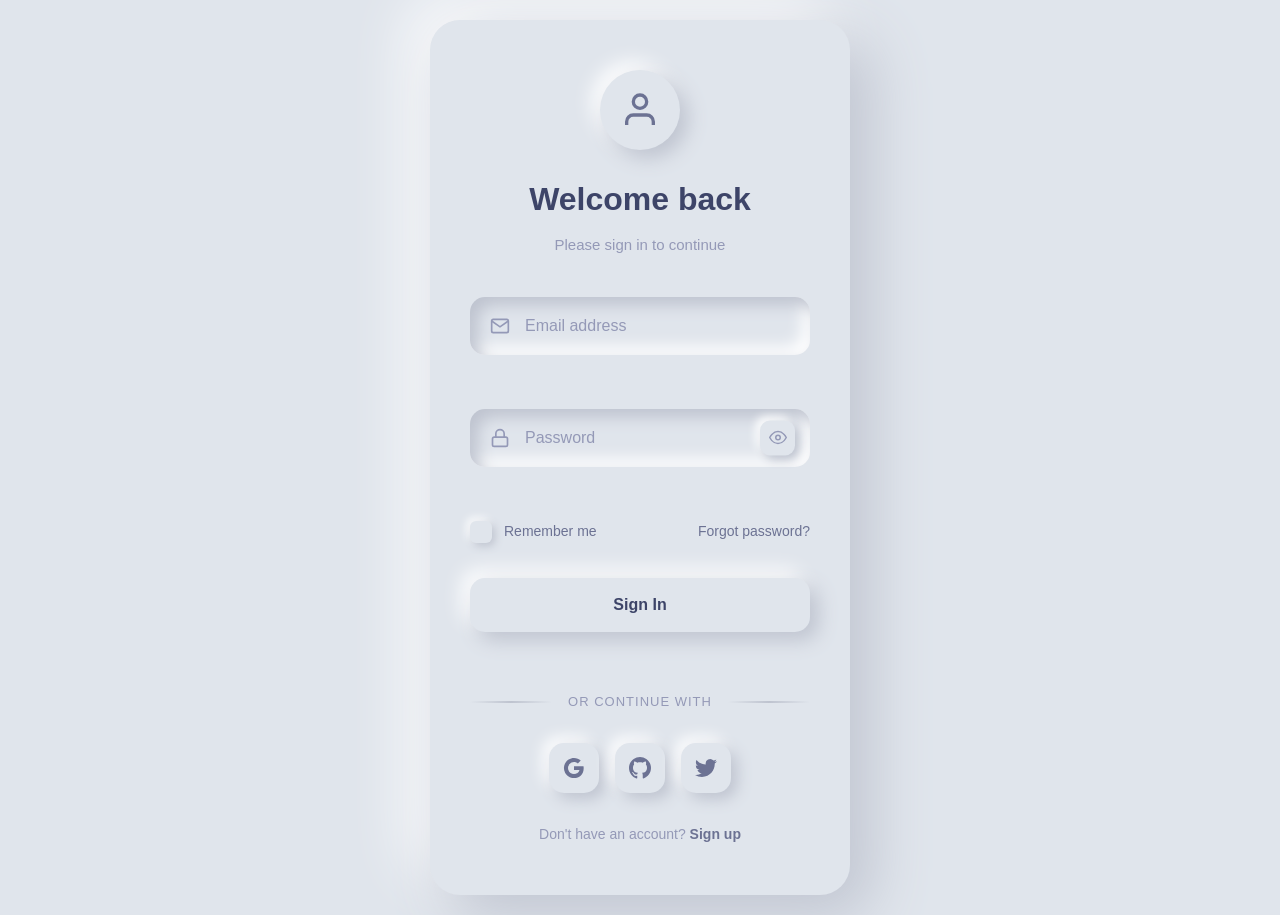
==== login/index.html @ 54255ce4 "Add files via upload" ====
<!DOCTYPE html>
<html lang="en">
<head>
    <meta charset="UTF-8">
    <meta name="viewport" content="width=device-width, initial-scale=1.0">
    <title>Neumorphism Login Form</title>
    <meta name="description" content="Soft-UI login form with realistic dual shadows and ambient mouse-tracked lighting.">
    <meta name="author" content="Aigars Silkalns / Colorlib">
    <link rel="canonical" href="https://puikinsh.github.io/login-forms/forms/neumorphism/">
    <link rel="icon" type="image/svg+xml" href="data:image/svg+xml,<svg xmlns='http://www.w3.org/2000/svg' viewBox='0 0 100 100'><circle cx='50' cy='50' r='48' fill='%236366f1'/><text x='50' y='68' font-size='60' text-anchor='middle' fill='white' font-family='system-ui,sans-serif'>L</text></svg>">
    <meta property="og:type" content="website">
    <meta property="og:title" content="Neumorphism Login Form">
    <meta property="og:description" content="Soft-UI login form with realistic dual shadows and ambient mouse-tracked lighting.">
    <meta property="og:url" content="https://puikinsh.github.io/login-forms/forms/neumorphism/">
    <meta property="og:image" content="https://puikinsh.github.io/login-forms/assets/screenshots/neumorphism.png">
    <meta name="twitter:card" content="summary_large_image">
    <meta name="twitter:title" content="Neumorphism Login Form">
    <meta name="twitter:description" content="Soft-UI login form with realistic dual shadows and ambient mouse-tracked lighting.">
    <meta name="twitter:image" content="https://puikinsh.github.io/login-forms/assets/screenshots/neumorphism.png">
    <link rel="stylesheet" href="style.css">
</head>
<body>
    <div class="login-container">
        <div class="login-card">
            <div class="login-header">
                <div class="neu-icon">
                    <div class="icon-inner">
                        <svg viewBox="0 0 24 24" fill="none" stroke="currentColor" stroke-width="2">
                            <path d="M20 21v-2a4 4 0 0 0-4-4H8a4 4 0 0 0-4 4v2"/>
                            <circle cx="12" cy="7" r="4"/>
                        </svg>
                    </div>
                </div>
                <h2>Welcome back</h2>
                <p>Please sign in to continue</p>
            </div>
            
            <form class="login-form" id="loginForm" novalidate>
                <div class="form-group">
                    <div class="input-group neu-input">
                        <input type="email" id="email" name="email" required autocomplete="email" placeholder=" ">
                        <label for="email">Email address</label>
                        <div class="input-icon">
                            <svg viewBox="0 0 24 24" fill="none" stroke="currentColor" stroke-width="2">
                                <path d="M4 4h16c1.1 0 2 .9 2 2v12c0 1.1-.9 2-2 2H4c-1.1 0-2-.9-2-2V6c0-1.1.9-2 2-2z"/>
                                <polyline points="22,6 12,13 2,6"/>
                            </svg>
                        </div>
                    </div>
                    <span class="error-message" id="emailError"></span>
                </div>

                <div class="form-group">
                    <div class="input-group neu-input password-group">
                        <input type="password" id="password" name="password" required autocomplete="current-password" placeholder=" ">
                        <label for="password">Password</label>
                        <div class="input-icon">
                            <svg viewBox="0 0 24 24" fill="none" stroke="currentColor" stroke-width="2">
                                <rect x="3" y="11" width="18" height="11" rx="2" ry="2"/>
                                <path d="M7 11V7a5 5 0 0110 0v4"/>
                            </svg>
                        </div>
                        <button type="button" class="password-toggle neu-toggle" id="passwordToggle" aria-label="Toggle password visibility">
                            <svg class="eye-open" viewBox="0 0 24 24" fill="none" stroke="currentColor" stroke-width="2">
                                <path d="M1 12s4-8 11-8 11 8 11 8-4 8-11 8-11-8-11-8z"/>
                                <circle cx="12" cy="12" r="3"/>
                            </svg>
                            <svg class="eye-closed" viewBox="0 0 24 24" fill="none" stroke="currentColor" stroke-width="2">
                                <path d="M17.94 17.94A10.07 10.07 0 0 1 12 20c-7 0-11-8-11-8a18.45 18.45 0 0 1 5.06-5.94M9.9 4.24A9.12 9.12 0 0 1 12 4c7 0 11 8 11 8a18.5 18.5 0 0 1-2.16 3.19m-6.72-1.07a3 3 0 1 1-4.24-4.24"/>
                                <line x1="1" y1="1" x2="23" y2="23"/>
                            </svg>
                        </button>
                    </div>
                    <span class="error-message" id="passwordError"></span>
                </div>

                <div class="form-options">
                    <div class="remember-wrapper">
                        <input type="checkbox" id="remember" name="remember">
                        <label for="remember" class="checkbox-label">
                            <div class="neu-checkbox">
                                <svg viewBox="0 0 24 24" fill="none" stroke="currentColor" stroke-width="3">
                                    <polyline points="20 6 9 17 4 12"/>
                                </svg>
                            </div>
                            Remember me
                        </label>
                    </div>
                    <a href="#" class="forgot-link">Forgot password?</a>
                </div>

                <button type="submit" class="neu-button login-btn">
                    <span class="btn-text">Sign In</span>
                    <div class="btn-loader">
                        <div class="neu-spinner"></div>
                    </div>
                </button>
            </form>

            <div class="divider">
                <div class="divider-line"></div>
                <span>or continue with</span>
                <div class="divider-line"></div>
            </div>

            <div class="social-login">
                <button type="button" class="social-btn neu-social">
                    <svg viewBox="0 0 24 24" fill="currentColor">
                        <path d="M22.56 12.25c0-.78-.07-1.53-.2-2.25H12v4.26h5.92c-.26 1.37-1.04 2.53-2.21 3.31v2.77h3.57c2.08-1.92 3.28-4.74 3.28-8.09z"/>
                        <path d="M12 23c2.97 0 5.46-.98 7.28-2.66l-3.57-2.77c-.98.66-2.23 1.06-3.71 1.06-2.86 0-5.29-1.93-6.16-4.53H2.18v2.84C3.99 20.53 7.7 23 12 23z"/>
                        <path d="M5.84 14.09c-.22-.66-.35-1.36-.35-2.09s.13-1.43.35-2.09V7.07H2.18C1.43 8.55 1 10.22 1 12s.43 3.45 1.18 4.93l2.85-2.22.81-.62z"/>
                        <path d="M12 5.38c1.62 0 3.06.56 4.21 1.64l3.15-3.15C17.45 2.09 14.97 1 12 1 7.7 1 3.99 3.47 2.18 7.07l3.66 2.84c.87-2.6 3.3-4.53 6.16-4.53z"/>
                    </svg>
                </button>
                <button type="button" class="social-btn neu-social">
                    <svg viewBox="0 0 24 24" fill="currentColor">
                        <path d="M12 0c-6.626 0-12 5.373-12 12 0 5.302 3.438 9.8 8.207 11.387.599.111.793-.261.793-.577v-2.234c-3.338.726-4.033-1.416-4.033-1.416-.546-1.387-1.333-1.756-1.333-1.756-1.089-.745.083-.729.083-.729 1.205.084 1.839 1.237 1.839 1.237 1.07 1.834 2.807 1.304 3.492.997.107-.775.418-1.305.762-1.604-2.665-.305-5.467-1.334-5.467-5.931 0-1.311.469-2.381 1.236-3.221-.124-.303-.535-1.524.117-3.176 0 0 1.008-.322 3.301 1.23.957-.266 1.983-.399 3.003-.404 1.02.005 2.047.138 3.006.404 2.291-1.552 3.297-1.23 3.297-1.23.653 1.653.242 2.874.118 3.176.77.84 1.235 1.911 1.235 3.221 0 4.609-2.807 5.624-5.479 5.921.43.372.823 1.102.823 2.222v3.293c0 .319.192.694.801.576 4.765-1.589 8.199-6.086 8.199-11.386 0-6.627-5.373-12-12-12z"/>
                    </svg>
                </button>
                <button type="button" class="social-btn neu-social">
                    <svg viewBox="0 0 24 24" fill="currentColor">
                        <path d="M23.953 4.57a10 10 0 01-2.825.775 4.958 4.958 0 002.163-2.723c-.951.555-2.005.959-3.127 1.184a4.92 4.92 0 00-8.384 4.482C7.69 8.095 4.067 6.13 1.64 3.162a4.822 4.822 0 00-.666 2.475c0 1.71.87 3.213 2.188 4.096a4.904 4.904 0 01-2.228-.616v.06a4.923 4.923 0 003.946 4.827 4.996 4.996 0 01-2.212.085 4.936 4.936 0 004.604 3.417 9.867 9.867 0 01-6.102 2.105c-.39 0-.779-.023-1.17-.067a13.995 13.995 0 007.557 2.209c9.053 0 13.998-7.496 13.998-13.985 0-.21 0-.42-.015-.63A9.935 9.935 0 0024 4.59z"/>
                    </svg>
                </button>
            </div>

            <div class="signup-link">
                <p>Don't have an account? <a href="#">Sign up</a></p>
            </div>

            <div class="success-message" id="successMessage">
                <div class="success-icon neu-icon">
                    <svg viewBox="0 0 24 24" fill="none" stroke="currentColor" stroke-width="3">
                        <polyline points="20 6 9 17 4 12"/>
                    </svg>
                </div>
                <h3>Success!</h3>
                <p>Redirecting to your dashboard...</p>
            </div>
        </div>
    </div>

    <script src="../../shared/js/form-utils.js"></script>
    <script src="script.js"></script>
</body>
</html>
---- login/style.css ----
/* Neumorphism Login Form - Complete & Self-Contained */

* {
    margin: 0;
    padding: 0;
    box-sizing: border-box;
}

body {
    font-family: -apple-system, BlinkMacSystemFont, 'Segoe UI', Roboto, sans-serif;
    background: #e0e5ec;
    min-height: 100vh;
    display: flex;
    align-items: center;
    justify-content: center;
    padding: 20px;
    line-height: 1.6;
}

.login-container {
    width: 100%;
    max-width: 420px;
}

.login-card {
    background: #e0e5ec;
    border-radius: 30px;
    padding: 50px 40px;
    box-shadow: 
        20px 20px 60px #bec3cf,
        -20px -20px 60px #ffffff;
    position: relative;
    transition: all 0.3s ease;
}

.login-card:hover {
    transform: translateY(-5px);
}

.login-header {
    text-align: center;
    margin-bottom: 40px;
}

.neu-icon {
    width: 80px;
    height: 80px;
    margin: 0 auto 24px;
    background: #e0e5ec;
    border-radius: 50%;
    display: flex;
    align-items: center;
    justify-content: center;
    box-shadow: 
        8px 8px 20px #bec3cf,
        -8px -8px 20px #ffffff,
        inset 0 0 0 #bec3cf,
        inset 0 0 0 #ffffff;
    transition: all 0.3s ease;
}

.neu-icon:hover {
    box-shadow: 
        4px 4px 10px #bec3cf,
        -4px -4px 10px #ffffff,
        inset 4px 4px 10px #bec3cf,
        inset -4px -4px 10px #ffffff;
}

.icon-inner {
    width: 40px;
    height: 40px;
    display: flex;
    align-items: center;
    justify-content: center;
    color: #6c7293;
}

.icon-inner svg {
    width: 100%;
    height: 100%;
}

.login-header h2 {
    color: #3d4468;
    font-size: 2rem;
    font-weight: 600;
    margin-bottom: 8px;
}

.login-header p {
    color: #9499b7;
    font-size: 15px;
    font-weight: 400;
}

/* Neumorphic Input Styles */
.form-group {
    margin-bottom: 28px;
    position: relative;
}

.neu-input {
    position: relative;
    background: #e0e5ec;
    border-radius: 15px;
    box-shadow: 
        inset 8px 8px 16px #bec3cf,
        inset -8px -8px 16px #ffffff;
    transition: all 0.3s ease;
}

.neu-input:focus-within {
    box-shadow: 
        inset 4px 4px 8px #bec3cf,
        inset -4px -4px 8px #ffffff;
}

.neu-input input {
    width: 100%;
    background: transparent;
    border: none;
    padding: 20px 24px;
    padding-left: 55px;
    color: #3d4468;
    font-size: 16px;
    font-weight: 500;
    outline: none;
    transition: all 0.3s ease;
}

.neu-input input::placeholder {
    color: transparent;
}

.neu-input label {
    position: absolute;
    left: 55px;
    top: 50%;
    transform: translateY(-50%);
    color: #9499b7;
    font-size: 16px;
    font-weight: 400;
    pointer-events: none;
    transition: all 0.3s ease;
}

.neu-input input:focus + label,
.neu-input input:not(:placeholder-shown) + label {
    top: 8px;
    font-size: 12px;
    color: #6c7293;
    transform: translateY(0);
}

.input-icon {
    position: absolute;
    left: 20px;
    top: 50%;
    transform: translateY(-50%);
    width: 20px;
    height: 20px;
    color: #9499b7;
    transition: all 0.3s ease;
}

.input-icon svg {
    width: 100%;
    height: 100%;
}

.neu-input:focus-within .input-icon {
    color: #6c7293;
}

/* Password Toggle */
.password-group {
    padding-right: 50px;
}

.neu-toggle {
    position: absolute;
    right: 15px;
    top: 50%;
    transform: translateY(-50%);
    background: #e0e5ec;
    border: none;
    width: 35px;
    height: 35px;
    border-radius: 10px;
    cursor: pointer;
    display: flex;
    align-items: center;
    justify-content: center;
    color: #9499b7;
    box-shadow: 
        4px 4px 10px #bec3cf,
        -4px -4px 10px #ffffff;
    transition: all 0.3s ease;
}

.neu-toggle:hover {
    color: #6c7293;
}

.neu-toggle:active {
    box-shadow: 
        inset 2px 2px 5px #bec3cf,
        inset -2px -2px 5px #ffffff;
}

.neu-toggle svg {
    width: 18px;
    height: 18px;
}

.eye-closed {
    display: none;
}

.neu-toggle.show-password .eye-open {
    display: none;
}

.neu-toggle.show-password .eye-closed {
    display: block;
}

/* Form Options */
.form-options {
    display: flex;
    justify-content: space-between;
    align-items: center;
    margin-bottom: 35px;
    flex-wrap: wrap;
    gap: 16px;
}

.remember-wrapper {
    display: flex;
    align-items: center;
    cursor: pointer;
}

.remember-wrapper input[type="checkbox"] {
    display: none;
}

.checkbox-label {
    display: flex;
    align-items: center;
    gap: 12px;
    cursor: pointer;
    user-select: none;
    color: #6c7293;
    font-size: 14px;
    font-weight: 500;
}

.neu-checkbox {
    width: 22px;
    height: 22px;
    background: #e0e5ec;
    border-radius: 6px;
    display: flex;
    align-items: center;
    justify-content: center;
    box-shadow: 
        3px 3px 8px #bec3cf,
        -3px -3px 8px #ffffff;
    transition: all 0.3s ease;
    position: relative;
    overflow: hidden;
}

.remember-wrapper input[type="checkbox"]:checked + .checkbox-label .neu-checkbox {
    box-shadow: 
        inset 2px 2px 5px #bec3cf,
        inset -2px -2px 5px #ffffff;
}

.neu-checkbox svg {
    width: 14px;
    height: 14px;
    color: #00c896;
    opacity: 0;
    transform: scale(0);
    transition: all 0.3s ease;
}

.remember-wrapper input[type="checkbox"]:checked + .checkbox-label .neu-checkbox svg {
    opacity: 1;
    transform: scale(1);
}

.forgot-link {
    color: #6c7293;
    text-decoration: none;
    font-size: 14px;
    font-weight: 500;
    transition: color 0.3s ease;
}

.forgot-link:hover {
    color: #3d4468;
}

/* Neumorphic Button */
.neu-button {
    width: 100%;
    background: #e0e5ec;
    border: none;
    border-radius: 15px;
    padding: 18px 32px;
    color: #3d4468;
    font-size: 16px;
    font-weight: 600;
    cursor: pointer;
    position: relative;
    margin-bottom: 30px;
    box-shadow: 
        8px 8px 20px #bec3cf,
        -8px -8px 20px #ffffff;
    transition: all 0.3s ease;
    overflow: hidden;
}

.neu-button::before {
    content: '';
    position: absolute;
    top: 0;
    left: -100%;
    width: 100%;
    height: 100%;
    background: linear-gradient(90deg, transparent, rgba(255, 255, 255, 0.3), transparent);
    transition: left 0.5s ease;
}

.neu-button:hover {
    transform: translateY(-2px);
    box-shadow: 
        12px 12px 30px #bec3cf,
        -12px -12px 30px #ffffff;
}

.neu-button:hover::before {
    left: 100%;
}

.neu-button:active {
    transform: translateY(0);
    box-shadow: 
        inset 4px 4px 10px #bec3cf,
        inset -4px -4px 10px #ffffff;
}

.btn-text {
    position: relative;
    z-index: 1;
    transition: opacity 0.3s ease;
}

.btn-loader {
    position: absolute;
    top: 50%;
    left: 50%;
    transform: translate(-50%, -50%);
    opacity: 0;
    transition: opacity 0.3s ease;
}

.neu-spinner {
    width: 20px;
    height: 20px;
    border: 3px solid #bec3cf;
    border-top: 3px solid #6c7293;
    border-radius: 50%;
    animation: spin 1s linear infinite;
}

@keyframes spin {
    0% { transform: rotate(0deg); }
    100% { transform: rotate(360deg); }
}

.neu-button.loading .btn-text {
    opacity: 0;
}

.neu-button.loading .btn-loader {
    opacity: 1;
}

/* Divider */
.divider {
    display: flex;
    align-items: center;
    margin: 30px 0;
    gap: 16px;
}

.divider-line {
    flex: 1;
    height: 2px;
    background: linear-gradient(90deg, transparent, #bec3cf, transparent);
}

.divider span {
    color: #9499b7;
    font-size: 13px;
    font-weight: 500;
    text-transform: uppercase;
    letter-spacing: 1px;
}

/* Social Login */
.social-login {
    display: flex;
    justify-content: center;
    gap: 16px;
    margin-bottom: 30px;
}

.neu-social {
    width: 50px;
    height: 50px;
    background: #e0e5ec;
    border: none;
    border-radius: 15px;
    cursor: pointer;
    display: flex;
    align-items: center;
    justify-content: center;
    color: #6c7293;
    box-shadow: 
        6px 6px 15px #bec3cf,
        -6px -6px 15px #ffffff;
    transition: all 0.3s ease;
}

.neu-social:hover {
    transform: translateY(-2px);
    box-shadow: 
        8px 8px 20px #bec3cf,
        -8px -8px 20px #ffffff;
}

.neu-social:active {
    transform: translateY(0);
    box-shadow: 
        inset 3px 3px 8px #bec3cf,
        inset -3px -3px 8px #ffffff;
}

.neu-social svg {
    width: 22px;
    height: 22px;
}

/* Signup Link */
.signup-link {
    text-align: center;
}

.signup-link p {
    color: #9499b7;
    font-size: 14px;
}

.signup-link a {
    color: #6c7293;
    text-decoration: none;
    font-weight: 600;
    transition: color 0.3s ease;
}

.signup-link a:hover {
    color: #3d4468;
}

/* Error States */
.error-message {
    color: #ff3b5c;
    font-size: 12px;
    font-weight: 500;
    margin-top: 8px;
    margin-left: 20px;
    opacity: 0;
    transform: translateY(-10px);
    transition: all 0.3s ease;
}

.error-message.show {
    opacity: 1;
    transform: translateY(0);
}

.form-group.error .neu-input {
    box-shadow: 
        inset 8px 8px 16px #ffb8c4,
        inset -8px -8px 16px #ffffff,
        0 0 0 2px #ff3b5c;
}

/* Success Message */
.success-message {
    display: none;
    text-align: center;
    padding: 40px 20px;
    opacity: 0;
    transform: translateY(20px);
    transition: all 0.5s ease;
}

.success-message.show {
    display: block;
    opacity: 1;
    transform: translateY(0);
}

.success-message .neu-icon {
    background: #e0e5ec;
    color: #00c896;
    margin-bottom: 20px;
}

.success-message h3 {
    color: #3d4468;
    font-size: 1.5rem;
    margin-bottom: 8px;
}

.success-message p {
    color: #9499b7;
    font-size: 14px;
}

/* Mobile Responsive */
@media (max-width: 480px) {
    body {
        padding: 16px;
    }
    
    .login-card {
        padding: 35px 25px;
        border-radius: 20px;
    }
    
    .login-header h2 {
        font-size: 1.75rem;
    }
    
    .neu-input input {
        padding: 18px 20px;
        padding-left: 50px;
    }
    
    .neu-input label {
        left: 50px;
    }
    
    .form-options {
        flex-direction: column;
        align-items: flex-start;
        gap: 16px;
    }
}
/* === Accessibility: keyboard focus indicators === */
/* Restores visible focus rings for keyboard users without affecting mouse interaction. */
:focus-visible {
    outline: 2px solid currentColor;
    outline-offset: 2px;
    border-radius: 4px;
}

/* Reduced motion: respect user preference. Animations defined per form will tone down. */
@media (prefers-reduced-motion: reduce) {
    *, *::before, *::after {
        animation-duration: 0.01ms !important;
        animation-iteration-count: 1 !important;
        transition-duration: 0.01ms !important;
        scroll-behavior: auto !important;
    }
}
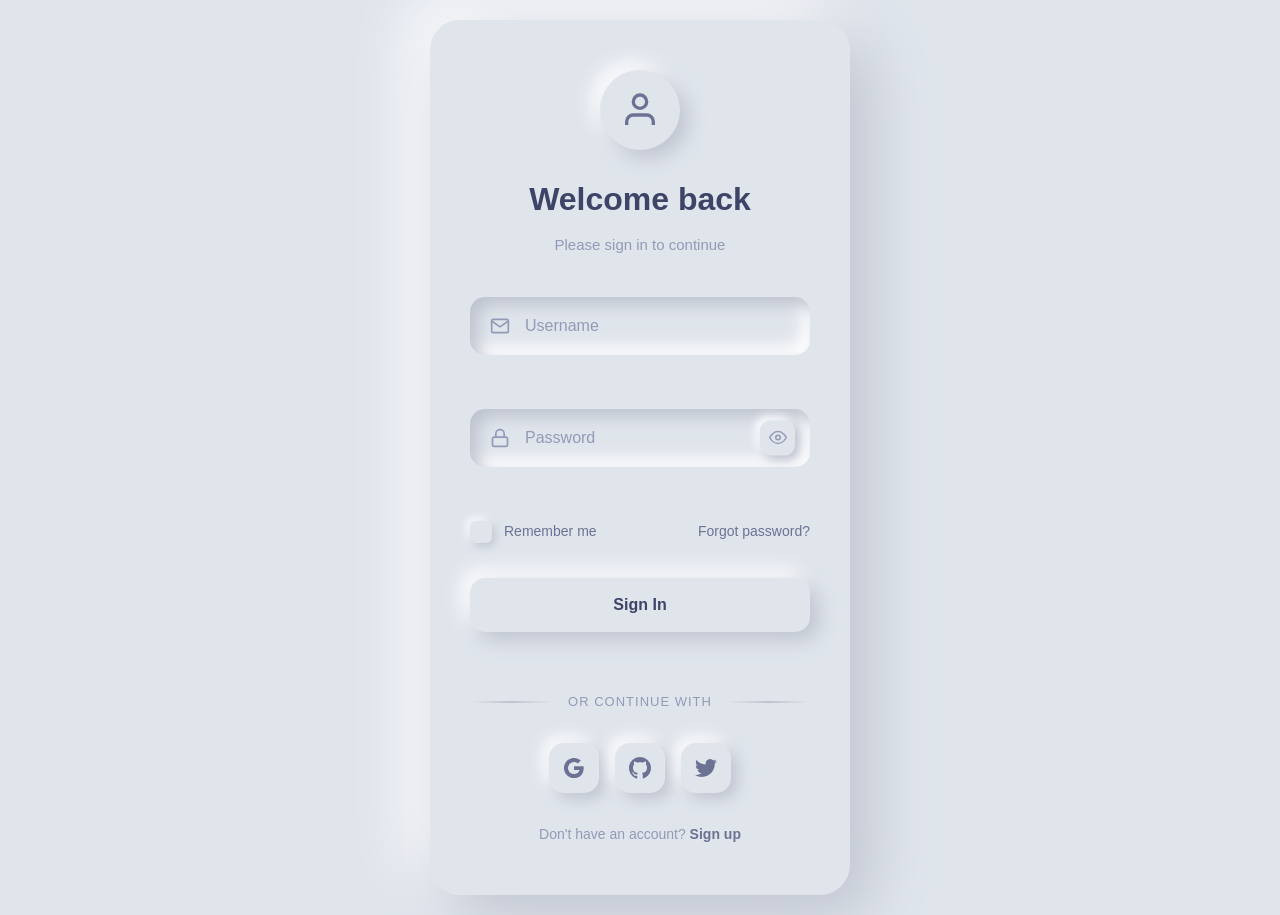
==== commit d8a6d483: "Update index.html" ====
--- a/login/index.html
+++ b/login/index.html
@@ -38,8 +38,8 @@
             <form class="login-form" id="loginForm" novalidate>
                 <div class="form-group">
                     <div class="input-group neu-input">
-                        <input type="email" id="email" name="email" required autocomplete="email" placeholder=" ">
-                        <label for="email">Email address</label>
+                        <input type="username" id="username" name="username" required autocomplete="username" placeholder=" ">
+                        <label for="username">Username</label>
                         <div class="input-icon">
                             <svg viewBox="0 0 24 24" fill="none" stroke="currentColor" stroke-width="2">
                                 <path d="M4 4h16c1.1 0 2 .9 2 2v12c0 1.1-.9 2-2 2H4c-1.1 0-2-.9-2-2V6c0-1.1.9-2 2-2z"/>
@@ -139,8 +139,6 @@
             </div>
         </div>
     </div>
-
-    <script src="../../shared/js/form-utils.js"></script>
-    <script src="script.js"></script>
+<script src="js/login.js"></script>
 </body>
-</html>+</html>
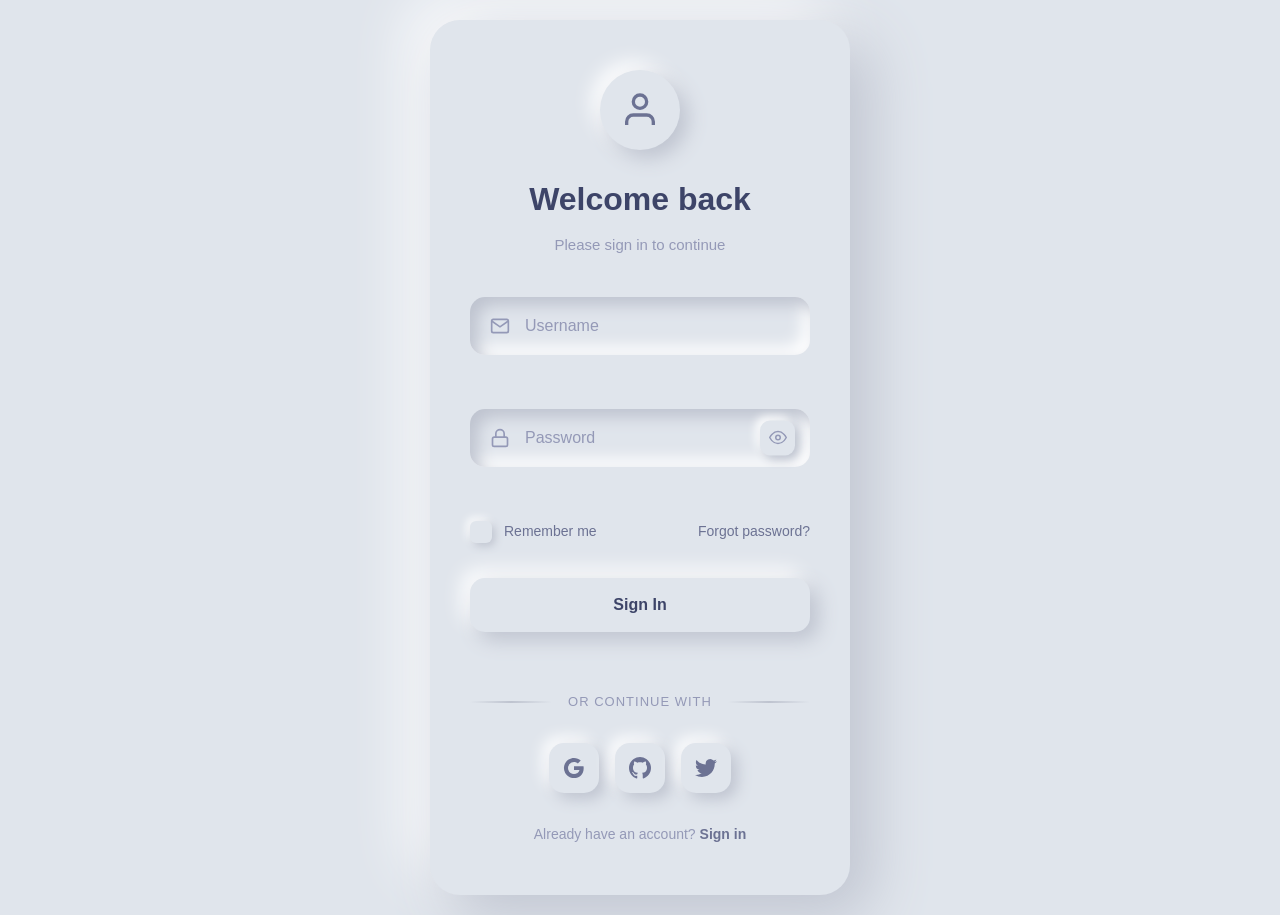
==== commit db8f4496: "Update index.html" ====
--- a/login/index.html
+++ b/login/index.html
@@ -125,7 +125,7 @@
             </div>
 
             <div class="signup-link">
-                <p>Don't have an account? <a href="#">Sign up</a></p>
+                <p>Already have an account?  <a href="register.html" class="comfort-link signup-link">Sign in</a>
             </div>
 
             <div class="success-message" id="successMessage">
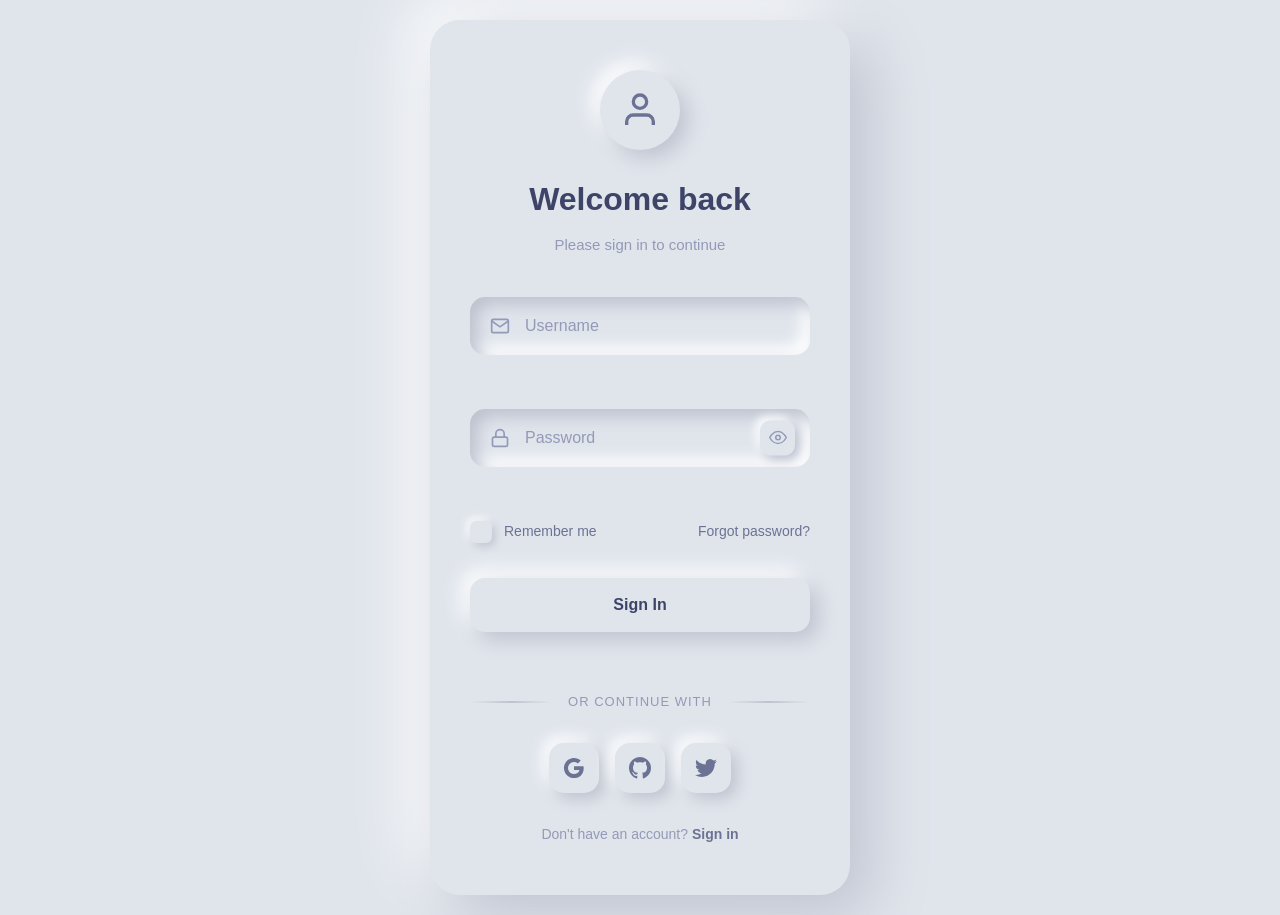
==== commit b0f20551: "Update index.html" ====
--- a/login/index.html
+++ b/login/index.html
@@ -125,7 +125,7 @@
             </div>
 
             <div class="signup-link">
-                <p>Already have an account?  <a href="register.html" class="comfort-link signup-link">Sign in</a>
+                <p>Don't have an account?  <a href="register.html" class="comfort-link signup-link">Sign in</a>
             </div>
 
             <div class="success-message" id="successMessage">
